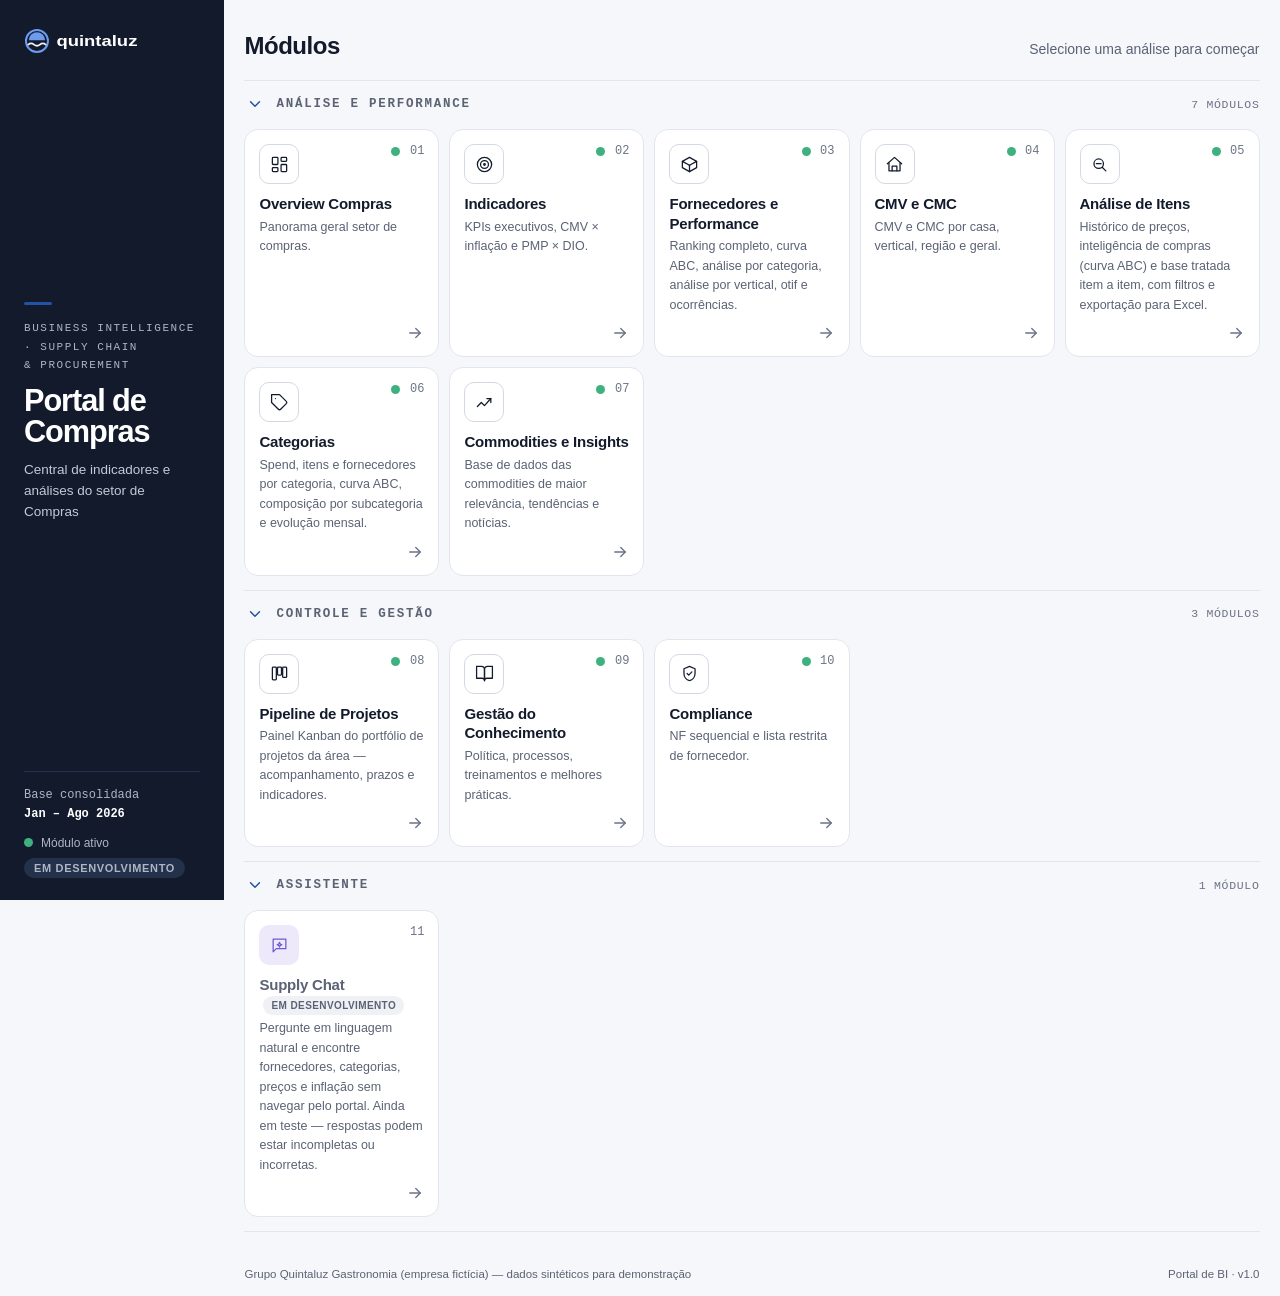
==== index.html @ dbc7ba9e "Versao de portfolio do Portal de Compras com deploy no GitHub Pages Portal de BI de Compras com dado" ====
<!DOCTYPE html>
<html lang="pt-BR">
<head>
<meta charset="UTF-8">
<meta name="viewport" content="width=device-width, initial-scale=1.0">
<title>Portal de Compras — Business Intelligence</title>
<meta name="description" content="Portal de BI de Compras do Grupo Quintaluz Gastronomia — projeto de portfólio com dados 100% sintéticos.">
<link rel="icon" href="assets/favicon.svg" type="image/svg+xml">
<link rel="icon" href="assets/favicon.png" type="image/png" sizes="64x64">
<script>document.documentElement.classList.add('menu-js','menu-init');</script>
<style>
  :root{
    --brand: #2453A6;
    --brand-deep: #15306A;
    --brand-light: #6E9BF0;
    --brand-tint: #E8EEFA;
    --ink: #121A2B;
    --paper: #F6F7FA;
    --surface: #FFFFFF;
    --line: #E1E5EE;
    --line-strong: #D3D9E3;
    --muted: #6B7385;
    --muted-strong: #5A6274;
    --active-green: #1F7A52;
    --active-green-bg: #E7F3EC;
    --ai: #6D5BD0;
    --ai-bg: #EDE9FB;
    --on-ink: #EEF1F7;
    --on-ink-dim: #AEB6C6;
    --ink-line: #24314A;
    --sans: -apple-system, BlinkMacSystemFont, "Segoe UI", Roboto, Helvetica, Arial, sans-serif;
    --mono: ui-monospace, "SFMono-Regular", Menlo, Consolas, monospace;
    --ease: cubic-bezier(.2,.7,.2,1);
  }
  *{box-sizing:border-box;}
  html,body{margin:0;padding:0;}
  body{
    background:var(--paper);
    color:var(--ink);
    font-family:var(--sans);
    -webkit-font-smoothing:antialiased;
    text-rendering:optimizeLegibility;
  }
  .sr-only{
    position:absolute;width:1px;height:1px;padding:0;margin:-1px;
    overflow:hidden;clip:rect(0,0,0,0);white-space:nowrap;border:0;
  }

  /* ---------- Estrutura: painel de identidade + catálogo ---------- */
  .shell{
    display:grid;
    grid-template-columns:clamp(224px, 16vw, 290px) minmax(0,1fr);
    grid-template-areas:"identity catalog";
    min-height:100vh;
  }

  /* ---------- Painel de identidade (esquerda) ---------- */
  .identity{
    grid-area:identity;
    position:sticky;
    top:0;
    height:100vh;
    display:flex;
    flex-direction:column;
    justify-content:space-between;
    gap:20px;
    padding:28px 24px 22px 24px;
    background:var(--ink);
    color:var(--on-ink);
  }
  .identity-top img{
    height:26px;
    display:block;
  }
  .brand-mark{
    display:block;
    width:28px;
    height:3px;
    border-radius:2px;
    background:var(--brand);
    margin-bottom:14px;
  }
  .eyebrow{
    font-family:var(--mono);
    font-size:11px;
    letter-spacing:.14em;
    text-transform:uppercase;
    line-height:1.7;
    color:var(--on-ink-dim);
    margin:0 0 10px 0;
    text-wrap:balance;
  }
  h1.portal-title{
    font-size:clamp(28px, 2.4vw, 36px);
    font-weight:700;
    letter-spacing:-0.035em;
    line-height:1.02;
    color:#fff;
    margin:0 0 12px 0;
  }
  .portal-subtitle{
    font-size:13.5px;
    line-height:1.55;
    color:#C3CAD6;
    margin:0;
    max-width:30ch;
  }
  .identity-foot{
    border-top:1px solid var(--ink-line);
    padding-top:14px;
    display:flex;
    flex-direction:column;
    gap:12px;
  }
  .meta{margin:0;font-family:var(--mono);font-size:12px;line-height:1.6;}
  .meta dt{color:var(--on-ink-dim);}
  .meta dd{margin:0;color:#fff;font-weight:600;}
  .legend{
    list-style:none;
    margin:0;padding:0;
    display:flex;
    flex-wrap:wrap;
    gap:8px 20px;
    font-size:12px;
    color:var(--on-ink-dim);
  }
  .legend li{display:flex;align-items:center;gap:8px;}

  /* ---------- Marcadores de status (compartilhados) ---------- */
  .dot{
    width:9px;height:9px;border-radius:50%;
    background:#3FB07F;
    flex-shrink:0;
  }
  .tag-soon{
    font-size:11px;
    font-weight:700;
    letter-spacing:.06em;
    text-transform:uppercase;
    padding:4px 10px;
    border-radius:20px;
    background:#EFF1F5;
    color:var(--muted-strong);
    white-space:nowrap;
  }
  .identity .tag-soon{background:var(--ink-line);color:var(--on-ink-dim);}

  /* ---------- Catálogo (direita) ---------- */
  .catalog{
    grid-area:catalog;
    display:flex;
    flex-direction:column;
    min-width:0;
    min-height:100vh;
  }
  .catalog-inner{
    flex:1;
    width:100%;
    max-width:1560px;
    margin:0 auto;
    padding:32px clamp(16px, 1.6vw, 32px) 24px clamp(16px, 1.6vw, 32px);
    counter-reset:mod;
  }
  .catalog-head{
    display:flex;
    align-items:baseline;
    justify-content:space-between;
    flex-wrap:wrap;
    gap:6px 24px;
    margin-bottom:20px;
  }
  .catalog-head h2{
    font-size:24px;
    font-weight:700;
    letter-spacing:-0.02em;
    margin:0;
  }
  .catalog-head p{
    font-size:14px;
    color:var(--muted-strong);
    margin:0;
  }

  .group + .group{margin-top:28px;}
  .group-label{
    font-family:var(--mono);
    font-size:12.5px;
    font-weight:600;
    letter-spacing:.14em;
    text-transform:uppercase;
    color:var(--muted-strong);
    margin:0 0 10px 0;
  }
  /* As páginas de cada módulo ficam em grade de cards (colunas se ajustam à largura; mesma altura por linha) */
  .module-list{
    list-style:none;margin:0;padding:0;
    display:grid;
    grid-template-columns:repeat(auto-fill, minmax(clamp(168px, 10.4vw, 210px), 1fr));
    gap:10px;
    align-items:stretch;
  }
  .module-list li{display:flex;min-width:0;}

  /* ---------- Linha de módulo ---------- */
  .module{
    --accent:var(--brand);
    position:relative;
    display:grid;
    /* card: ícone + número em cima, texto no meio (ocupa a sobra) e "Abrir módulo" + seta embaixo */
    grid-template-columns:minmax(0,auto) minmax(0,1fr);
    grid-template-rows:auto 1fr auto;
    grid-template-areas:"icon num" "body body" "end end";
    align-items:start;
    gap:10px 10px;
    width:100%;
    margin:0;
    padding:14px;
    background:var(--surface);
    border:1px solid var(--line);
    border-radius:14px;
    color:inherit;
    text-decoration:none;
    cursor:pointer;
    -webkit-tap-highlight-color:transparent;
    transition:background-color .16s var(--ease), box-shadow .16s var(--ease), border-color .16s var(--ease);
  }
  .module::before{
    content:"";
    position:absolute;
    left:-1px;top:14px;bottom:14px;
    width:4px;
    border-radius:2px;
    background:var(--accent);
    transform:scaleY(0);
    transition:transform .2s var(--ease);
  }
  .module.ai{--accent:var(--ai);}

  .m-num{
    grid-area:num;
    justify-self:end;
    font-family:var(--mono);
    font-size:12px;
    font-variant-numeric:tabular-nums;
    color:var(--muted);
    transition:color .16s var(--ease);
  }
  .m-num::before{
    counter-increment:mod;
    content:counter(mod, decimal-leading-zero);
  }
  .m-icon{
    grid-area:icon;
    width:40px;height:40px;
    display:flex;align-items:center;justify-content:center;
    border-radius:10px;
    background:var(--surface);
    border:1px solid var(--line-strong);
    color:var(--ink);
    transition:background-color .16s var(--ease), border-color .16s var(--ease), color .16s var(--ease);
  }
  .m-icon svg{width:19px;height:19px;display:block;}
  .module.ai .m-icon{background:var(--ai-bg);border-color:transparent;color:var(--ai);}

  .m-body{grid-area:body;min-width:0;}
  .m-title .tag-soon{display:inline-block;max-width:100%;margin-left:4px;vertical-align:middle;font-size:10px;padding:3px 8px;letter-spacing:.04em;}
  /* o ponto verde (módulo ativo) fica no canto do card, ao lado do número, para não ficar sozinho numa linha quando o título quebra */
  .m-title .dot{position:absolute;top:17px;right:38px;margin:0;}
  .m-title{
    display:block;
    font-size:15px;
    font-weight:600;
    letter-spacing:-0.015em;
    line-height:1.3;
    margin:0 0 3px 0;
  }
  .m-desc{
    font-size:12.5px;
    line-height:1.4;
    color:var(--muted-strong);
    margin:0;
    max-width:66ch;
  }
  .module.is-soon .m-title{color:var(--muted-strong);}

  .m-end{
    grid-area:end;
    display:flex;
    align-items:center;
    justify-content:flex-end;
    gap:10px;
    color:var(--muted);
  }
  .m-cta{
    font-size:12px;
    font-weight:600;
    color:var(--accent);
    opacity:0;
    transform:translateX(6px);
    transition:opacity .16s var(--ease), transform .2s var(--ease);
    white-space:nowrap;
  }
  .m-arrow{
    width:18px;height:18px;
    flex-shrink:0;
    transition:transform .2s var(--ease), color .16s var(--ease);
  }

  /* Hover (só em dispositivos com ponteiro) e foco por teclado: três sinais —
     preenchimento, marcador lateral e ícone/seta */
  .module:focus-visible{outline:2px solid var(--accent);outline-offset:2px;}
  .module:focus-visible,
  .module.is-soon:focus-visible{
    background:var(--surface);
    border-color:var(--line-strong);
    box-shadow:0 10px 24px -14px rgba(18,26,43,.22);
  }
  .module:focus-visible::before{transform:scaleY(1);}
  .module:focus-visible .m-num{color:var(--accent);}
  .module:focus-visible .m-icon{background:var(--accent);border-color:var(--accent);color:#fff;}
  .module:focus-visible .m-cta{opacity:1;transform:none;}
  .module:focus-visible .m-arrow{color:var(--accent);transform:translateX(3px);}

  @media (hover:hover){
    .module:hover{
      background:var(--surface);
      border-color:var(--line-strong);
      box-shadow:0 10px 24px -14px rgba(18,26,43,.22);
    }
    .module:hover::before{transform:scaleY(1);}
    .module:hover .m-num{color:var(--accent);}
    .module:hover .m-icon{background:var(--accent);border-color:var(--accent);color:#fff;}
    .module:hover .m-cta{opacity:1;transform:none;}
    .module:hover .m-arrow{color:var(--accent);transform:translateX(3px);}

    /* módulo em desenvolvimento: mantém o comportamento original — sem
       destaque de "pronto para abrir", só um leve preenchimento */
    .module.is-soon{cursor:default;}
    .module.is-soon:hover{box-shadow:none;border-color:var(--line);background:rgba(255,255,255,.55);}
    .module.is-soon:hover::before{transform:scaleY(0);}
    .module.is-soon:hover .m-num{color:var(--muted);}
    .module.is-soon:hover .m-icon{background:var(--ai-bg);border-color:transparent;color:var(--ai);}
    .module.is-soon:hover .m-cta{opacity:0;}
    .module.is-soon:hover .m-arrow{color:var(--muted);transform:none;}
  }
  .module:active{background:var(--brand-tint);}
  .module.is-soon:active{background:rgba(255,255,255,.55);}


  /* ---------- Módulos recolhíveis (acordeão) ----------
     Sem JS (sem a classe .menu-js) tudo fica aberto, como antes. Os painéis recolhidos
     continuam renderizados (altura 0 + visibility:hidden) em vez de display:none, para a
     numeração dos módulos (counter) seguir contínua e os links ocultos saírem da ordem de Tab. */
  .menu-js .group + .group{margin-top:0;}
  .menu-js .group{border-top:1px solid var(--line);}
  .menu-js .group:last-child{border-bottom:1px solid var(--line);}
  .menu-js .group-label{margin:0;}
  .group-toggle{
    appearance:none;
    display:flex;
    align-items:center;
    gap:10px;
    width:calc(100% + 28px);
    margin:0 -14px;
    padding:12px 14px;
    border:0;
    border-radius:14px;
    background:transparent;
    font:inherit;
    letter-spacing:inherit;
    text-transform:inherit;
    color:inherit;
    text-align:left;
    cursor:pointer;
    -webkit-tap-highlight-color:transparent;
    transition:background-color .16s var(--ease), box-shadow .16s var(--ease);
  }
  .gt-chev{
    width:22px;height:22px;
    display:flex;align-items:center;justify-content:center;
    color:var(--muted-strong);
    transition:transform .22s var(--ease), color .16s var(--ease);
  }
  .gt-chev svg{width:18px;height:18px;display:block;}
  .group.is-open .gt-chev{transform:rotate(90deg);color:var(--brand);}
  .gt-text{flex:1;min-width:0;}
  .gt-count{
    font-size:11.5px;
    letter-spacing:.06em;
    font-weight:500;
    color:var(--muted);
    white-space:nowrap;
  }
  .group-toggle:focus-visible{outline:2px solid var(--brand);outline-offset:2px;}
  .group-toggle:active{background:var(--brand-tint);}
  @media (hover:hover){
    .group-toggle:hover{
      background:var(--surface);
      box-shadow:0 0 0 1px var(--line), 0 10px 24px -14px rgba(18,26,43,.22);
    }
    .group-toggle:hover .gt-chev{color:var(--brand);}
  }

  /* painel: anima a altura de 0 a "auto" via grid (0fr -> 1fr) */
  .menu-js .group-panel{
    display:grid;
    grid-template-rows:1fr;
    transition:grid-template-rows .26s var(--ease), visibility 0s linear 0s;
  }
  .menu-js .group-panel-inner{overflow:hidden;min-height:0;margin:0 -10px;padding:0 10px;}
  .menu-js .group:not(.is-open) .group-panel{
    grid-template-rows:0fr;
    visibility:hidden;
    transition:grid-template-rows .26s var(--ease), visibility 0s linear .26s;
  }
  .menu-js .group.is-open .group-panel-inner{padding-top:2px;padding-bottom:14px;}
  .menu-init .group-panel,
  .menu-init .group-panel-inner{transition:none !important;}

  /* módulo cuja página acabou de ser aberta (volta do módulo para o menu) */
  .module.is-current{
    background:var(--surface);
    border-color:var(--accent);
    box-shadow:0 10px 24px -14px rgba(18,26,43,.22);
  }
  .module.is-current::before{transform:scaleY(1);}
  .module.is-current .m-num{color:var(--accent);}

  /* ---------- Rodapé ---------- */
  footer.catalog-foot{
    display:flex;
    justify-content:space-between;
    flex-wrap:wrap;
    gap:6px 24px;
    max-width:1560px;
    width:100%;
    margin:0 auto;
    padding:12px clamp(16px, 1.6vw, 32px) 16px clamp(16px, 1.6vw, 32px);
    font-size:11.5px;
    color:var(--muted-strong);
  }

  /* ---------- Responsividade ---------- */
  @media (max-width:1280px){
    .m-cta{display:none;}
  }
  @media (max-width:1000px){
    .shell{
      grid-template-columns:minmax(0,1fr);
      grid-template-areas:"identity" "catalog";
    }
    .identity{
      position:static;
      height:auto;
      gap:24px;
      padding:24px 28px 24px 28px;
    }
    h1.portal-title{font-size:34px;margin-bottom:10px;}
    .identity-foot{
      flex-direction:row;
      flex-wrap:wrap;
      align-items:flex-end;
      justify-content:space-between;
      gap:16px 32px;
    }
    .catalog{min-height:0;}
    .catalog-inner{padding-top:28px;}
  }
  @media (min-width:1001px) and (max-height:640px){
    .identity{position:static;height:auto;min-height:100vh;}
  }
  @media (max-width:640px){
    .group-toggle{padding:12px 14px;gap:10px;}
    .identity{padding:20px 20px 20px 20px;gap:20px;}
    .identity-top img{height:24px;}
    h1.portal-title{font-size:30px;}
    .catalog-inner{padding:24px 20px 24px 20px;}
    .catalog-head{margin-bottom:16px;}
    .catalog-head h2{font-size:22px;}
    .m-title{font-size:15px;}
    .m-desc{font-size:13px;}
    .module-list{grid-template-columns:repeat(auto-fill, minmax(200px, 1fr));gap:10px;}
    .m-cta{display:none;}
    footer.catalog-foot{padding:12px 20px 20px 20px;}
  }
  @media (prefers-reduced-motion:reduce){
    .module,.module::before,.m-num,.m-icon,.m-cta,.m-arrow{transition:none;}
    .group-toggle,.gt-chev,.group-panel{transition:none !important;}
    .m-cta,.module:hover .m-arrow,.module:focus-visible .m-arrow{transform:none;}
  }
</style>
</head>
<body>

<div class="shell">

  <!-- ================= Identidade ================= -->
  <aside class="identity">
    <div class="identity-top">
      <img src="assets/quintaluz-logo.svg" alt="Quintaluz">
    </div>

    <div class="identity-brand">
      <span class="brand-mark" aria-hidden="true"></span>
      <p class="eyebrow">Business Intelligence · Supply Chain &amp; Procurement</p>
      <h1 class="portal-title">Portal de Compras</h1>
      <p class="portal-subtitle">Central de indicadores e análises do setor de Compras</p>
    </div>

    <div class="identity-foot">
      <dl class="meta">
        <dt>Base consolidada</dt>
        <dd id="baseLabel">Jan – Ago 2026</dd>
      </dl>
      <ul class="legend" aria-label="Legenda de status">
        <li><span class="dot" aria-hidden="true"></span>Módulo ativo</li>
        <li><span class="tag-soon">Em desenvolvimento</span></li>
      </ul>
    </div>
  </aside>

  <!-- ================= Catálogo de módulos ================= -->
  <div class="catalog">
    <main class="catalog-inner">

      <div class="catalog-head">
        <h2>Módulos</h2>
        <p>Selecione uma análise para começar</p>
      </div>

      <section class="group" data-group="analise" aria-labelledby="g-analise">
        <h3 class="group-label" id="g-analise">
          <button type="button" class="group-toggle" id="gt-analise" aria-expanded="false" aria-controls="gp-analise">
            <span class="gt-chev" aria-hidden="true"><svg viewBox="0 0 24 24" fill="none" stroke="currentColor" stroke-width="2" stroke-linecap="round" stroke-linejoin="round"><path d="M9 6l6 6-6 6"></path></svg></span>
            <span class="gt-text">Análise e performance</span>
            <span class="gt-count"></span>
          </button>
        </h3>
        <div class="group-panel" id="gp-analise" role="region" aria-labelledby="gt-analise">
          <div class="group-panel-inner">
        <ul class="module-list">

          <li>
            <a class="module" href="modules/overview-compras/index.html">
              <span class="m-num" aria-hidden="true"></span>
              <span class="m-icon" aria-hidden="true">
                <svg viewBox="0 0 24 24" fill="none" stroke="currentColor" stroke-width="1.6" stroke-linecap="round" stroke-linejoin="round"><rect x="3" y="3" width="7" height="9" rx="1"></rect><rect x="14" y="3" width="7" height="5" rx="1"></rect><rect x="14" y="12" width="7" height="9" rx="1"></rect><rect x="3" y="16" width="7" height="5" rx="1"></rect></svg>
              </span>
              <span class="m-body">
                <span class="m-title">Overview Compras<span class="dot" title="Ativo" aria-hidden="true"></span><span class="sr-only">Ativo</span></span>
                <span class="m-desc">Panorama geral setor de compras.</span>
              </span>
              <span class="m-end" aria-hidden="true">
                <span class="m-cta">Abrir módulo</span>
                <svg class="m-arrow" viewBox="0 0 24 24" fill="none" stroke="currentColor" stroke-width="1.8" stroke-linecap="round" stroke-linejoin="round"><path d="M5 12h14"></path><path d="M13 6l6 6-6 6"></path></svg>
              </span>
            </a>
          </li>

          <li>
            <a class="module" href="modules/indicadores/index.html">
              <span class="m-num" aria-hidden="true"></span>
              <span class="m-icon" aria-hidden="true">
                <svg viewBox="0 0 24 24" fill="none" stroke="currentColor" stroke-width="1.6" stroke-linecap="round" stroke-linejoin="round"><circle cx="12" cy="12" r="9"></circle><circle cx="12" cy="12" r="5"></circle><circle cx="12" cy="12" r="1"></circle></svg>
              </span>
              <span class="m-body">
                <span class="m-title">Indicadores<span class="dot" title="Ativo" aria-hidden="true"></span><span class="sr-only">Ativo</span></span>
                <span class="m-desc">KPIs executivos, CMV × inflação e PMP × DIO.</span>
              </span>
              <span class="m-end" aria-hidden="true">
                <span class="m-cta">Abrir módulo</span>
                <svg class="m-arrow" viewBox="0 0 24 24" fill="none" stroke="currentColor" stroke-width="1.8" stroke-linecap="round" stroke-linejoin="round"><path d="M5 12h14"></path><path d="M13 6l6 6-6 6"></path></svg>
              </span>
            </a>
          </li>

          <li>
            <a class="module" href="modules/fornecedores/index.html">
              <span class="m-num" aria-hidden="true"></span>
              <span class="m-icon" aria-hidden="true">
                <svg viewBox="0 0 24 24" fill="none" stroke="currentColor" stroke-width="1.6" stroke-linecap="round" stroke-linejoin="round"><path d="M21 8l-9-5-9 5 9 5 9-5z"></path><path d="M3 8v8l9 5 9-5V8"></path><path d="M12 13v8"></path></svg>
              </span>
              <span class="m-body">
                <span class="m-title">Fornecedores e Performance<span class="dot" title="Ativo" aria-hidden="true"></span><span class="sr-only">Ativo</span></span>
                <span class="m-desc">Ranking completo, curva ABC, análise por categoria, análise por vertical, otif e ocorrências.</span>
              </span>
              <span class="m-end" aria-hidden="true">
                <span class="m-cta">Abrir módulo</span>
                <svg class="m-arrow" viewBox="0 0 24 24" fill="none" stroke="currentColor" stroke-width="1.8" stroke-linecap="round" stroke-linejoin="round"><path d="M5 12h14"></path><path d="M13 6l6 6-6 6"></path></svg>
              </span>
            </a>
          </li>

          <li>
            <a class="module" href="modules/cmc/index.html">
              <span class="m-num" aria-hidden="true"></span>
              <span class="m-icon" aria-hidden="true">
                <svg viewBox="0 0 24 24" fill="none" stroke="currentColor" stroke-width="1.6" stroke-linecap="round" stroke-linejoin="round"><path d="M3 11l9-8 9 8"></path><path d="M5 10v10h14V10"></path><path d="M9 20v-6h6v6"></path></svg>
              </span>
              <span class="m-body">
                <span class="m-title">CMV e CMC<span class="dot" title="Ativo" aria-hidden="true"></span><span class="sr-only">Ativo</span></span>
                <span class="m-desc">CMV e CMC por casa, vertical, região e geral.</span>
              </span>
              <span class="m-end" aria-hidden="true">
                <span class="m-cta">Abrir módulo</span>
                <svg class="m-arrow" viewBox="0 0 24 24" fill="none" stroke="currentColor" stroke-width="1.8" stroke-linecap="round" stroke-linejoin="round"><path d="M5 12h14"></path><path d="M13 6l6 6-6 6"></path></svg>
              </span>
            </a>
          </li>

          <li>
            <a class="module" href="modules/analise-itens/index.html">
              <span class="m-num" aria-hidden="true"></span>
              <span class="m-icon" aria-hidden="true">
                <svg viewBox="0 0 24 24" fill="none" stroke="currentColor" stroke-width="1.6" stroke-linecap="round" stroke-linejoin="round"><circle cx="11" cy="11" r="6"></circle><path d="M20 20l-4.3-4.3"></path><path d="M8 11h6"></path></svg>
              </span>
              <span class="m-body">
                <span class="m-title">Análise de Itens<span class="dot" title="Ativo" aria-hidden="true"></span><span class="sr-only">Ativo</span></span>
                <span class="m-desc">Histórico de preços, inteligência de compras (curva ABC) e base tratada item a item, com filtros e exportação para Excel.</span>
              </span>
              <span class="m-end" aria-hidden="true">
                <span class="m-cta">Abrir módulo</span>
                <svg class="m-arrow" viewBox="0 0 24 24" fill="none" stroke="currentColor" stroke-width="1.8" stroke-linecap="round" stroke-linejoin="round"><path d="M5 12h14"></path><path d="M13 6l6 6-6 6"></path></svg>
              </span>
            </a>
          </li>

          <!-- <li>
            <a class="module is-soon" href="#">
              <span class="m-num" aria-hidden="true"></span>
              <span class="m-icon" aria-hidden="true">
                <svg viewBox="0 0 24 24" fill="none" stroke="currentColor" stroke-width="1.6" stroke-linecap="round" stroke-linejoin="round"><path d="M3 17l6-6 4 4 8-8"></path><path d="M15 7h6v6"></path></svg>
              </span>
              <span class="m-body">
                <span class="m-title">Evolução de Custos<span class="tag-soon">Em breve</span></span>
                <span class="m-desc">Tendência de custo por categoria, comparação entre períodos e projeção de gasto.</span>
              </span>
              <span class="m-end" aria-hidden="true">
                <svg class="m-arrow" viewBox="0 0 24 24" fill="none" stroke="currentColor" stroke-width="1.8" stroke-linecap="round" stroke-linejoin="round"><path d="M5 12h14"></path><path d="M13 6l6 6-6 6"></path></svg>
              </span>
            </a>
          </li> -->

          <li>
            <a class="module" href="modules/categorias/index.html">
              <span class="m-num" aria-hidden="true"></span>
              <span class="m-icon" aria-hidden="true">
                <svg viewBox="0 0 24 24" fill="none" stroke="currentColor" stroke-width="1.6" stroke-linecap="round" stroke-linejoin="round"><path d="M20.59 13.41L13.42 20.58a2 2 0 01-2.83 0L2 12V2h10l8.59 8.59a2 2 0 010 2.82z"></path><path d="M7 7h.01"></path></svg>
              </span>
              <span class="m-body">
                <span class="m-title">Categorias<span class="dot" title="Ativo" aria-hidden="true"></span><span class="sr-only">Ativo</span></span>
                <span class="m-desc">Spend, itens e fornecedores por categoria, curva ABC, composição por subcategoria e evolução mensal.</span>
              </span>
              <span class="m-end" aria-hidden="true">
                <span class="m-cta">Abrir módulo</span>
                <svg class="m-arrow" viewBox="0 0 24 24" fill="none" stroke="currentColor" stroke-width="1.8" stroke-linecap="round" stroke-linejoin="round"><path d="M5 12h14"></path><path d="M13 6l6 6-6 6"></path></svg>
              </span>
            </a>
          </li>

          <li>
            <a class="module" href="modules/commodities/index.html">
              <span class="m-num" aria-hidden="true"></span>
              <span class="m-icon" aria-hidden="true">
                <svg viewBox="0 0 24 24" fill="none" stroke="currentColor" stroke-width="1.6" stroke-linecap="round" stroke-linejoin="round"><path d="M3 17l5-5 4 4 8-9"></path><path d="M15 7h5v5"></path></svg>
              </span>
              <span class="m-body">
                <span class="m-title">Commodities e Insights<span class="dot" title="Ativo" aria-hidden="true"></span><span class="sr-only">Ativo</span></span>
                <span class="m-desc">Base de dados das commodities de maior relevância, tendências e notícias.</span>
              </span>
              <span class="m-end" aria-hidden="true">
                <span class="m-cta">Abrir módulo</span>
                <svg class="m-arrow" viewBox="0 0 24 24" fill="none" stroke="currentColor" stroke-width="1.8" stroke-linecap="round" stroke-linejoin="round"><path d="M5 12h14"></path><path d="M13 6l6 6-6 6"></path></svg>
              </span>
            </a>
          </li>

        </ul>
          </div>
        </div>
      </section>

      <section class="group" data-group="gestao" aria-labelledby="g-gestao">
        <h3 class="group-label" id="g-gestao">
          <button type="button" class="group-toggle" id="gt-gestao" aria-expanded="false" aria-controls="gp-gestao">
            <span class="gt-chev" aria-hidden="true"><svg viewBox="0 0 24 24" fill="none" stroke="currentColor" stroke-width="2" stroke-linecap="round" stroke-linejoin="round"><path d="M9 6l6 6-6 6"></path></svg></span>
            <span class="gt-text">Controle e gestão</span>
            <span class="gt-count"></span>
          </button>
        </h3>
        <div class="group-panel" id="gp-gestao" role="region" aria-labelledby="gt-gestao">
          <div class="group-panel-inner">
        <ul class="module-list">

          <li>
            <a class="module" href="modules/pipeline-projetos/index.html">
              <span class="m-num" aria-hidden="true"></span>
              <span class="m-icon" aria-hidden="true">
                <svg viewBox="0 0 24 24" fill="none" stroke="currentColor" stroke-width="1.6" stroke-linecap="round" stroke-linejoin="round"><rect x="3" y="4" width="5" height="16" rx="1"></rect><rect x="9.5" y="4" width="5" height="10" rx="1"></rect><rect x="16" y="4" width="5" height="13" rx="1"></rect></svg>
              </span>
              <span class="m-body">
                <span class="m-title">Pipeline de Projetos<span class="dot" title="Ativo" aria-hidden="true"></span><span class="sr-only">Ativo</span></span>
                <span class="m-desc">Painel Kanban do portfólio de projetos da área — acompanhamento, prazos e indicadores.</span>
              </span>
              <span class="m-end" aria-hidden="true">
                <span class="m-cta">Abrir módulo</span>
                <svg class="m-arrow" viewBox="0 0 24 24" fill="none" stroke="currentColor" stroke-width="1.8" stroke-linecap="round" stroke-linejoin="round"><path d="M5 12h14"></path><path d="M13 6l6 6-6 6"></path></svg>
              </span>
            </a>
          </li>

          <li>
            <a class="module" href="modules/gestao-conhecimento/index.html">
              <span class="m-num" aria-hidden="true"></span>
              <span class="m-icon" aria-hidden="true">
                <svg viewBox="0 0 24 24" fill="none" stroke="currentColor" stroke-width="1.6" stroke-linecap="round" stroke-linejoin="round"><path d="M2 3h6a4 4 0 014 4v14a3 3 0 00-3-3H2z"></path><path d="M22 3h-6a4 4 0 00-4 4v14a3 3 0 013-3h7z"></path></svg>
              </span>
              <span class="m-body">
                <span class="m-title">Gestão do Conhecimento<span class="dot" title="Ativo" aria-hidden="true"></span><span class="sr-only">Ativo</span></span>
                <span class="m-desc">Política, processos, treinamentos e melhores práticas.</span>
              </span>
              <span class="m-end" aria-hidden="true">
                <span class="m-cta">Abrir módulo</span>
                <svg class="m-arrow" viewBox="0 0 24 24" fill="none" stroke="currentColor" stroke-width="1.8" stroke-linecap="round" stroke-linejoin="round"><path d="M5 12h14"></path><path d="M13 6l6 6-6 6"></path></svg>
              </span>
            </a>
          </li>

          <li>
            <a class="module" href="modules/compliance/index.html">
              <span class="m-num" aria-hidden="true"></span>
              <span class="m-icon" aria-hidden="true">
                <svg viewBox="0 0 24 24" fill="none" stroke="currentColor" stroke-width="1.6" stroke-linecap="round" stroke-linejoin="round"><path d="M12 3l7 3v6c0 4.5-3 8.2-7 9-4-.8-7-4.5-7-9V6l7-3z"></path><path d="M9 12l2 2 4-4"></path></svg>
              </span>
              <span class="m-body">
                <span class="m-title">Compliance<span class="dot" title="Ativo" aria-hidden="true"></span><span class="sr-only">Ativo</span></span>
                <span class="m-desc">NF sequencial e lista restrita de fornecedor.</span>
              </span>
              <span class="m-end" aria-hidden="true">
                <span class="m-cta">Abrir módulo</span>
                <svg class="m-arrow" viewBox="0 0 24 24" fill="none" stroke="currentColor" stroke-width="1.8" stroke-linecap="round" stroke-linejoin="round"><path d="M5 12h14"></path><path d="M13 6l6 6-6 6"></path></svg>
              </span>
            </a>
          </li>

        </ul>
          </div>
        </div>
      </section>

      <section class="group" data-group="assistente" aria-labelledby="g-assistente">
        <h3 class="group-label" id="g-assistente">
          <button type="button" class="group-toggle" id="gt-assistente" aria-expanded="false" aria-controls="gp-assistente">
            <span class="gt-chev" aria-hidden="true"><svg viewBox="0 0 24 24" fill="none" stroke="currentColor" stroke-width="2" stroke-linecap="round" stroke-linejoin="round"><path d="M9 6l6 6-6 6"></path></svg></span>
            <span class="gt-text">Assistente</span>
            <span class="gt-count"></span>
          </button>
        </h3>
        <div class="group-panel" id="gp-assistente" role="region" aria-labelledby="gt-assistente">
          <div class="group-panel-inner">
        <ul class="module-list">

          <li>
            <a class="module ai is-soon" href="modules/supply-chat/index.html">
              <span class="m-num" aria-hidden="true"></span>
              <span class="m-icon" aria-hidden="true">
                <svg viewBox="0 0 24 24" fill="none" stroke="currentColor" stroke-width="1.6" stroke-linecap="round" stroke-linejoin="round"><path d="M4 4h16v12H8l-4 4V4z"></path><path d="M12 8l.9 2.1L15 11l-2.1.9L12 14l-.9-2.1L9 11l2.1-.9L12 8z"></path></svg>
              </span>
              <span class="m-body">
                <span class="m-title">Supply Chat <span class="tag-soon">Em desenvolvimento</span></span>
                <span class="m-desc">Pergunte em linguagem natural e encontre fornecedores, categorias, preços e inflação sem navegar pelo portal. Ainda em teste — respostas podem estar incompletas ou incorretas.</span>
              </span>
              <span class="m-end" aria-hidden="true">
                <span class="m-cta">Abrir módulo</span>
                <svg class="m-arrow" viewBox="0 0 24 24" fill="none" stroke="currentColor" stroke-width="1.8" stroke-linecap="round" stroke-linejoin="round"><path d="M5 12h14"></path><path d="M13 6l6 6-6 6"></path></svg>
              </span>
            </a>
          </li>

        </ul>
          </div>
        </div>
      </section>

    </main>

    <footer class="catalog-foot">
      <span>Grupo Quintaluz Gastronomia (empresa fictícia) — dados sintéticos para demonstração</span>
      <span>Portal de BI · v1.0</span>
    </footer>
  </div>

</div>

<!-- Período da base: vem de shared/portal-meta.js, regenerado automaticamente a cada rebuild dos módulos
     (shared_py/etl_common.py). O texto estático acima é só reserva caso o arquivo não carregue. -->
<script src="shared/portal-meta.js"></script>
<script>
  (function(){
    if (typeof PORTAL_META === 'undefined' || !PORTAL_META.base_consolidada) return;
    var el = document.getElementById('baseLabel');
    if (el && PORTAL_META.base_consolidada.rotulo) el.textContent = PORTAL_META.base_consolidada.rotulo;
  })();
</script>


<!-- Módulos recolhíveis: todos abertos por padrão; clicar no subtítulo recolhe/expande só aquele grupo.
     Só os grupos RECOLHIDOS ficam em localStorage (sobrevive à navegação e ao recarregar). Ao voltar de
     uma página de módulo, o grupo desse módulo é expandido e a linha correspondente destacada (referrer,
     ou o último módulo clicado nesta sessão quando o navegador não informa o referrer). -->
<script>
  (function(){
    var KEY = 'portalMenu.closedGroups', LAST = 'portalMenu.lastModule';
    function get(k, st){ try { return (st || localStorage).getItem(k); } catch(e){ return null; } }
    function set(k, v, st){ try { (st || localStorage).setItem(k, v); } catch(e){} }

    var groups = Array.prototype.slice.call(document.querySelectorAll('.group[data-group]'));
    var closed = [];   // ids dos grupos recolhidos pelo usuario (padrao: nenhum)
    try { closed = JSON.parse(get(KEY) || '[]') || []; } catch(e){ closed = []; }

    function moduleOf(url){
      var m = /\/modules\/([^\/]+)\//.exec(url || '');
      return m ? m[1] : null;
    }
    var fromRef = null;
    try {
      if (document.referrer && new URL(document.referrer).origin === location.origin) fromRef = moduleOf(document.referrer);
    } catch(e){}
    var current = fromRef || get(LAST, sessionStorage);

    // registra o ultimo modulo aberto (para quando o referrer nao vier)
    Array.prototype.forEach.call(document.querySelectorAll('a.module[href]'), function(a){
      var m = moduleOf('/' + a.getAttribute('href'));
      if (m) a.addEventListener('click', function(){ set(LAST, m, sessionStorage); });
    });

    var currentLink = null;
    if (current) {
      currentLink = document.querySelector('a.module[href^="modules/' + current + '/"]');
      if (currentLink) { currentLink.classList.add('is-current'); currentLink.setAttribute('aria-current', 'page'); }
    }

    function setOpen(group, open){
      group.classList.toggle('is-open', open);
      group.querySelector('.group-toggle').setAttribute('aria-expanded', open ? 'true' : 'false');
    }
    function persist(){
      set(KEY, JSON.stringify(groups.filter(function(g){ return !g.classList.contains('is-open'); })
        .map(function(g){ return g.getAttribute('data-group'); })));
    }

    groups.forEach(function(g){
      var n = g.querySelectorAll('a.module').length;
      g.querySelector('.gt-count').textContent = n + (n === 1 ? ' módulo' : ' módulos');
      // aberto, a menos que o usuario o tenha recolhido — e sempre aberto se contem o modulo atual
      var open = closed.indexOf(g.getAttribute('data-group')) === -1 || !!(currentLink && g.contains(currentLink));
      setOpen(g, open);
      g.querySelector('.group-toggle').addEventListener('click', function(){
        setOpen(g, !g.classList.contains('is-open'));
        persist();
      });
    });
    persist();

    // libera as transicoes so depois da primeira pintura (sem animar o estado inicial)
    requestAnimationFrame(function(){ requestAnimationFrame(function(){
      document.documentElement.classList.remove('menu-init');
    }); });
  })();
</script>

</body>
</html>
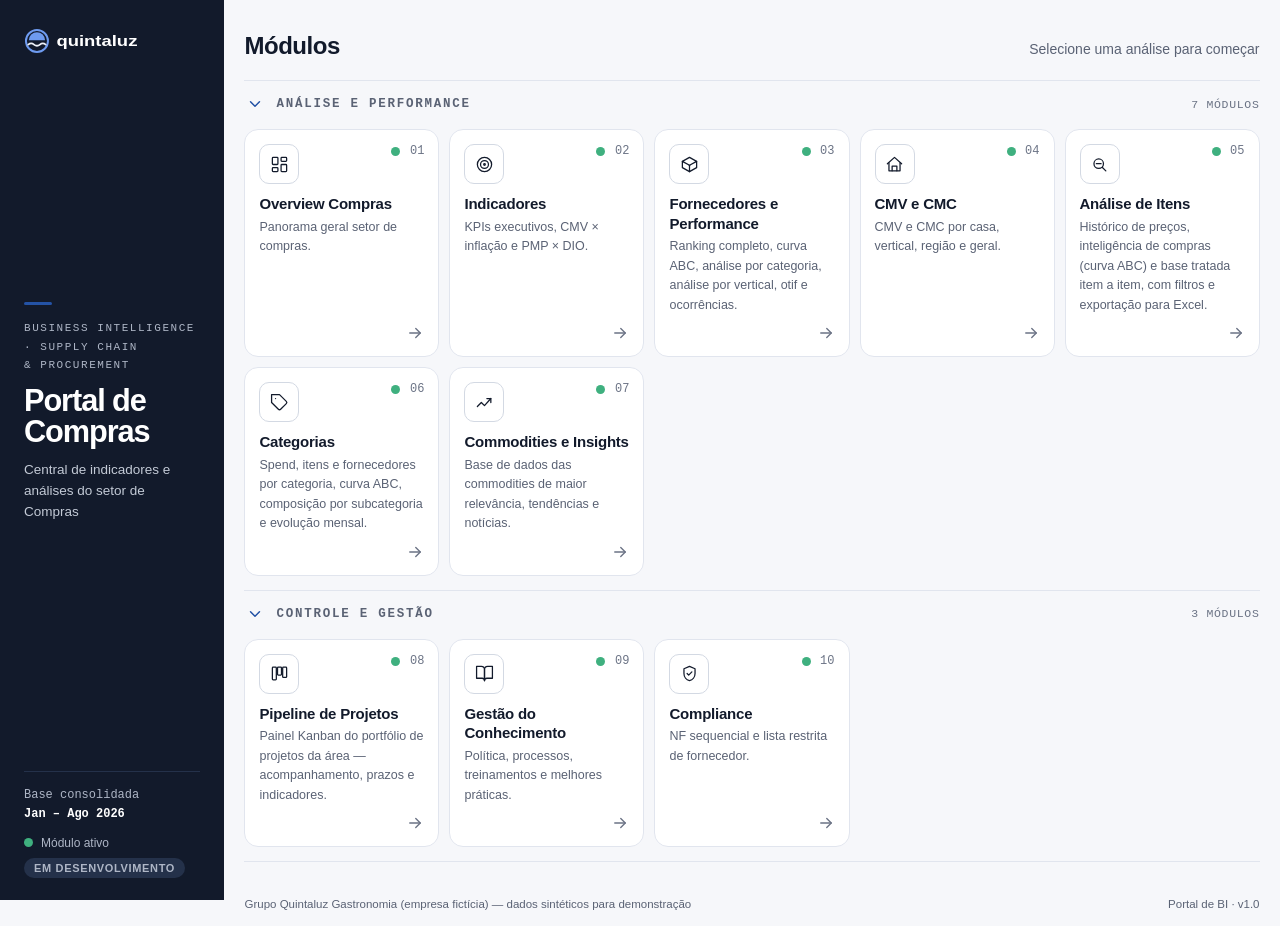
==== commit 4a0fc85d: "Remove a aba Assistente e a pagina Supply Chat Tira o grupo "Assistente" do menu, a pagina modules/s" ====
--- a/index.html
+++ b/index.html
@@ -234,7 +234,6 @@
     transform:scaleY(0);
     transition:transform .2s var(--ease);
   }
-  .module.ai{--accent:var(--ai);}
 
   .m-num{
     grid-area:num;
@@ -260,7 +259,6 @@
     transition:background-color .16s var(--ease), border-color .16s var(--ease), color .16s var(--ease);
   }
   .m-icon svg{width:19px;height:19px;display:block;}
-  .module.ai .m-icon{background:var(--ai-bg);border-color:transparent;color:var(--ai);}
 
   .m-body{grid-area:body;min-width:0;}
   .m-title .tag-soon{display:inline-block;max-width:100%;margin-left:4px;vertical-align:middle;font-size:10px;padding:3px 8px;letter-spacing:.04em;}
@@ -748,40 +746,6 @@
         </div>
       </section>
 
-      <section class="group" data-group="assistente" aria-labelledby="g-assistente">
-        <h3 class="group-label" id="g-assistente">
-          <button type="button" class="group-toggle" id="gt-assistente" aria-expanded="false" aria-controls="gp-assistente">
-            <span class="gt-chev" aria-hidden="true"><svg viewBox="0 0 24 24" fill="none" stroke="currentColor" stroke-width="2" stroke-linecap="round" stroke-linejoin="round"><path d="M9 6l6 6-6 6"></path></svg></span>
-            <span class="gt-text">Assistente</span>
-            <span class="gt-count"></span>
-          </button>
-        </h3>
-        <div class="group-panel" id="gp-assistente" role="region" aria-labelledby="gt-assistente">
-          <div class="group-panel-inner">
-        <ul class="module-list">
-
-          <li>
-            <a class="module ai is-soon" href="modules/supply-chat/index.html">
-              <span class="m-num" aria-hidden="true"></span>
-              <span class="m-icon" aria-hidden="true">
-                <svg viewBox="0 0 24 24" fill="none" stroke="currentColor" stroke-width="1.6" stroke-linecap="round" stroke-linejoin="round"><path d="M4 4h16v12H8l-4 4V4z"></path><path d="M12 8l.9 2.1L15 11l-2.1.9L12 14l-.9-2.1L9 11l2.1-.9L12 8z"></path></svg>
-              </span>
-              <span class="m-body">
-                <span class="m-title">Supply Chat <span class="tag-soon">Em desenvolvimento</span></span>
-                <span class="m-desc">Pergunte em linguagem natural e encontre fornecedores, categorias, preços e inflação sem navegar pelo portal. Ainda em teste — respostas podem estar incompletas ou incorretas.</span>
-              </span>
-              <span class="m-end" aria-hidden="true">
-                <span class="m-cta">Abrir módulo</span>
-                <svg class="m-arrow" viewBox="0 0 24 24" fill="none" stroke="currentColor" stroke-width="1.8" stroke-linecap="round" stroke-linejoin="round"><path d="M5 12h14"></path><path d="M13 6l6 6-6 6"></path></svg>
-              </span>
-            </a>
-          </li>
-
-        </ul>
-          </div>
-        </div>
-      </section>
-
     </main>
 
     <footer class="catalog-foot">
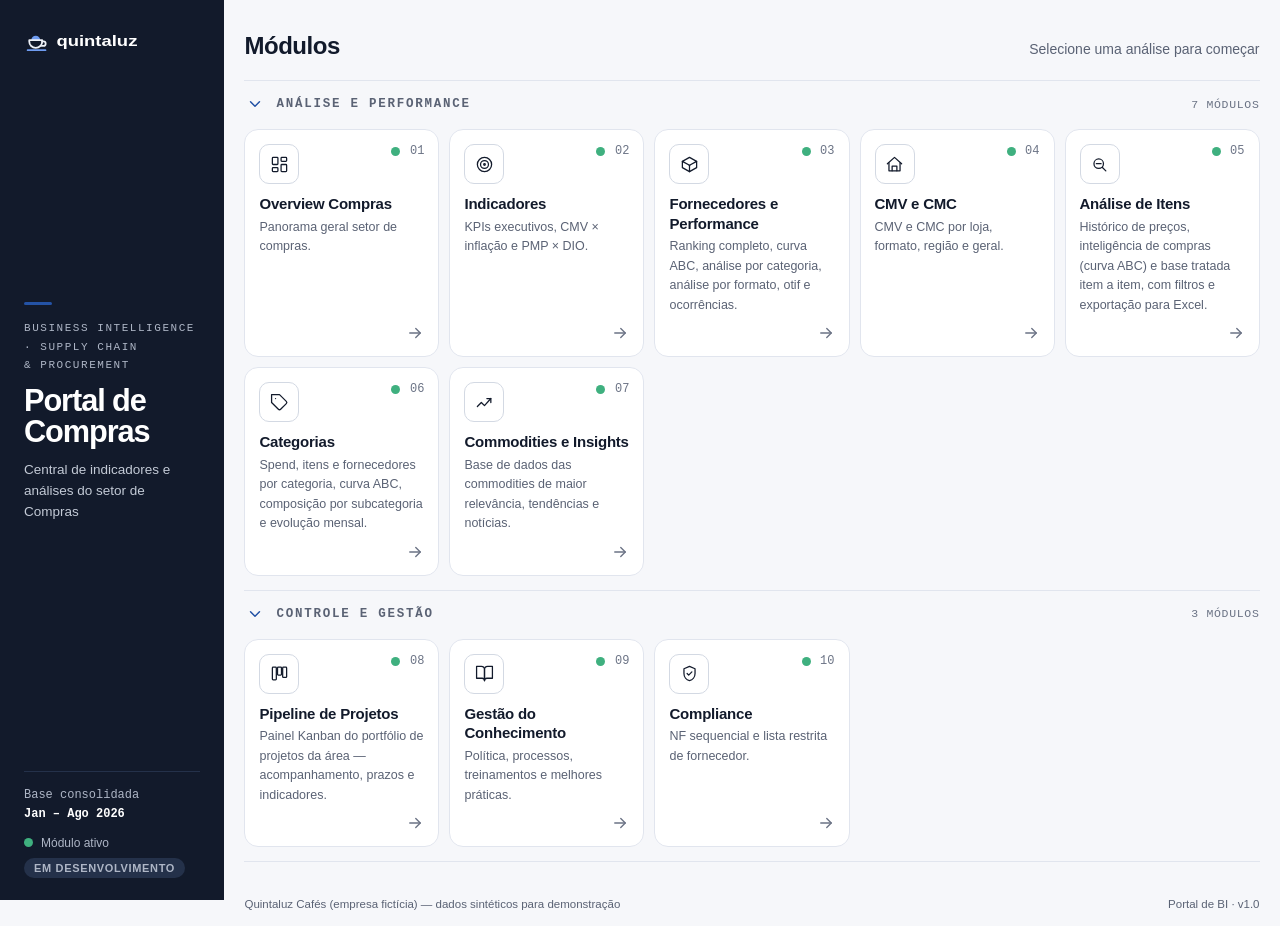
==== commit 3332649a: "Reposiciona o portal como uma rede de cafeterias (Quintaluz Cafes) A empresa ficticia passa a ser um" ====
--- a/index.html
+++ b/index.html
@@ -4,7 +4,7 @@
 <meta charset="UTF-8">
 <meta name="viewport" content="width=device-width, initial-scale=1.0">
 <title>Portal de Compras — Business Intelligence</title>
-<meta name="description" content="Portal de BI de Compras do Grupo Quintaluz Gastronomia — projeto de portfólio com dados 100% sintéticos.">
+<meta name="description" content="Portal de BI de Compras da Quintaluz Cafés — projeto de portfólio com dados 100% sintéticos.">
 <link rel="icon" href="assets/favicon.svg" type="image/svg+xml">
 <link rel="icon" href="assets/favicon.png" type="image/png" sizes="64x64">
 <script>document.documentElement.classList.add('menu-js','menu-init');</script>
@@ -580,7 +580,7 @@
               </span>
               <span class="m-body">
                 <span class="m-title">Fornecedores e Performance<span class="dot" title="Ativo" aria-hidden="true"></span><span class="sr-only">Ativo</span></span>
-                <span class="m-desc">Ranking completo, curva ABC, análise por categoria, análise por vertical, otif e ocorrências.</span>
+                <span class="m-desc">Ranking completo, curva ABC, análise por categoria, análise por formato, otif e ocorrências.</span>
               </span>
               <span class="m-end" aria-hidden="true">
                 <span class="m-cta">Abrir módulo</span>
@@ -597,7 +597,7 @@
               </span>
               <span class="m-body">
                 <span class="m-title">CMV e CMC<span class="dot" title="Ativo" aria-hidden="true"></span><span class="sr-only">Ativo</span></span>
-                <span class="m-desc">CMV e CMC por casa, vertical, região e geral.</span>
+                <span class="m-desc">CMV e CMC por loja, formato, região e geral.</span>
               </span>
               <span class="m-end" aria-hidden="true">
                 <span class="m-cta">Abrir módulo</span>
@@ -749,7 +749,7 @@
     </main>
 
     <footer class="catalog-foot">
-      <span>Grupo Quintaluz Gastronomia (empresa fictícia) — dados sintéticos para demonstração</span>
+      <span>Quintaluz Cafés (empresa fictícia) — dados sintéticos para demonstração</span>
       <span>Portal de BI · v1.0</span>
     </footer>
   </div>
